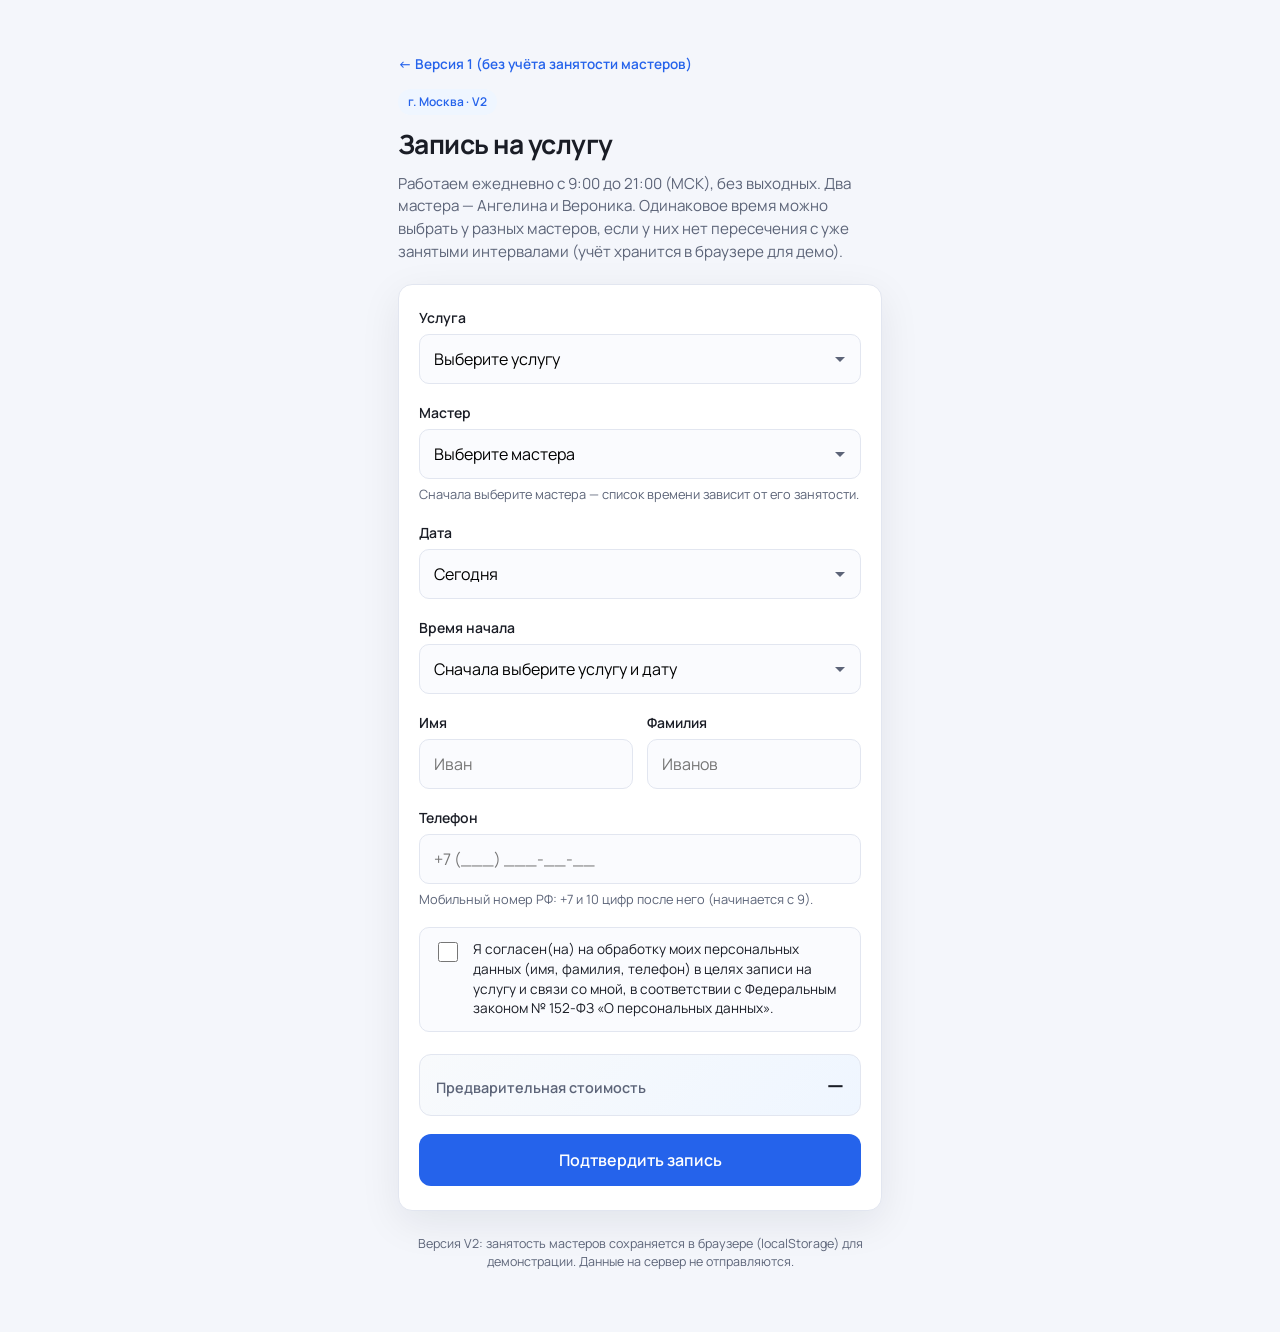
==== v2/index.html @ 40658ab4 "новый функционал" ====
<!DOCTYPE html>
<html lang="ru">
  <head>
    <meta charset="UTF-8" />
    <meta name="viewport" content="width=device-width, initial-scale=1.0" />
    <title>Запись на услугу (V2) — Москва</title>
    <link rel="preconnect" href="https://fonts.googleapis.com" />
    <link rel="preconnect" href="https://fonts.gstatic.com" crossorigin />
    <link
      href="https://fonts.googleapis.com/css2?family=Manrope:wght@400;500;600;700&display=swap"
      rel="stylesheet"
    />
    <link rel="stylesheet" href="booking-v2.css" />
  </head>
  <body>
    <div class="page">
      <p class="nav-versions">
        <a href="../index.html">← Версия 1 (без учёта занятости мастеров)</a>
      </p>

      <header class="header">
        <p class="header__badge">г. Москва · V2</p>
        <h1 class="header__title">Запись на услугу</h1>
        <p class="header__subtitle">
          Работаем ежедневно с 9:00 до 21:00 (МСК), без выходных. Два мастера —
          Ангелина и Вероника. Одинаковое время можно выбрать у разных мастеров,
          если у них нет пересечения с уже занятыми интервалами (учёт хранится в
          браузере для демо).
        </p>
      </header>

      <main class="card" id="booking-form-block">
        <form class="form" id="booking-form" novalidate>
          <div class="field">
            <label class="label" for="service">Услуга</label>
            <select class="input input--select" id="service" name="service" required>
              <option value="" disabled selected>Выберите услугу</option>
            </select>
            <p class="hint" id="service-duration-hint" hidden></p>
            <p class="error" id="service-error" role="alert" hidden></p>
          </div>

          <div class="field">
            <label class="label" for="master">Мастер</label>
            <select class="input input--select" id="master" name="master" required>
              <option value="" disabled selected>Выберите мастера</option>
            </select>
            <p class="hint" id="master-hint">
              Сначала выберите мастера — список времени зависит от его занятости.
            </p>
            <p class="error" id="master-error" role="alert" hidden></p>
          </div>

          <div class="field">
            <label class="label" for="date">Дата</label>
            <select class="input input--select" id="date" name="date" required></select>
            <p class="error" id="date-error" role="alert" hidden></p>
          </div>

          <div class="field">
            <label class="label" for="time">Время начала</label>
            <select class="input input--select" id="time" name="time" required>
              <option value="" disabled selected>Выберите услугу, мастера и дату</option>
            </select>
            <p class="hint" id="time-hint" hidden></p>
            <p class="error" id="time-error" role="alert" hidden></p>
          </div>

          <div class="field field--row">
            <div class="field field--half">
              <label class="label" for="first-name">Имя</label>
              <input
                class="input"
                type="text"
                id="first-name"
                name="firstName"
                autocomplete="given-name"
                placeholder="Иван"
                maxlength="60"
                required
              />
              <p class="error" id="first-name-error" role="alert" hidden></p>
            </div>
            <div class="field field--half">
              <label class="label" for="last-name">Фамилия</label>
              <input
                class="input"
                type="text"
                id="last-name"
                name="lastName"
                autocomplete="family-name"
                placeholder="Иванов"
                maxlength="60"
                required
              />
              <p class="error" id="last-name-error" role="alert" hidden></p>
            </div>
          </div>

          <div class="field">
            <label class="label" for="phone">Телефон</label>
            <input
              class="input"
              type="tel"
              id="phone"
              name="phone"
              autocomplete="tel"
              inputmode="tel"
              placeholder="+7 (___) ___-__-__"
              required
            />
            <p class="hint" id="phone-hint">Мобильный номер РФ: +7 и 10 цифр после него (начинается с 9).</p>
            <p class="error" id="phone-error" role="alert" hidden></p>
          </div>

          <div class="field">
            <label class="consent" for="consent-pd">
              <input
                type="checkbox"
                class="consent__input"
                id="consent-pd"
                name="consentPd"
                value="1"
              />
              <span class="consent__text">
                Я согласен(на) на обработку моих персональных данных (имя, фамилия,
                телефон) в целях записи на услугу и связи со мной, в соответствии с
                Федеральным законом № 152-ФЗ «О персональных данных».
              </span>
            </label>
            <p class="error" id="consent-error" role="alert" hidden></p>
          </div>

          <div class="estimate" id="estimate" aria-live="polite">
            <div class="estimate__row">
              <span class="estimate__label">Предварительная стоимость</span>
              <span class="estimate__value" id="estimate-price">—</span>
            </div>
            <p class="estimate__note" id="estimate-note" hidden></p>
          </div>

          <button type="submit" class="btn btn--primary" id="submit-btn">
            Подтвердить запись
          </button>
        </form>
      </main>

      <section class="card card--success" id="success-block" hidden>
        <div class="success-icon" aria-hidden="true">✓</div>
        <h2 class="success-title">Запись принята</h2>
        <p class="success-text" id="success-text"></p>
        <button type="button" class="btn btn--secondary" id="new-booking-btn">
          Новая запись
        </button>
      </section>

      <footer class="footer">
        <p>
          Версия V2: занятость мастеров сохраняется в браузере (localStorage) для
          демонстрации. Данные на сервер не отправляются.
        </p>
      </footer>
    </div>

    <script type="module" src="booking-v2.js"></script>
  </body>
</html>
---- v2/booking-v2.css ----
:root {
  --bg: #f4f6fb;
  --card: #ffffff;
  --text: #1a1d26;
  --muted: #5c6478;
  --border: #e2e6f0;
  --accent: #2563eb;
  --accent-hover: #1d4ed8;
  --accent-soft: #eff6ff;
  --danger: #dc2626;
  --danger-soft: #fef2f2;
  --success: #059669;
  --radius: 14px;
  --shadow: 0 12px 40px rgba(15, 23, 42, 0.08);
  font-family: "Manrope", system-ui, -apple-system, sans-serif;
}

*,
*::before,
*::after {
  box-sizing: border-box;
}

body {
  margin: 0;
  min-height: 100vh;
  background: var(--bg);
  color: var(--text);
  line-height: 1.5;
  -webkit-font-smoothing: antialiased;
}

.page {
  max-width: 520px;
  margin: 0 auto;
  padding: 24px 18px 48px;
}

.nav-versions {
  margin-bottom: 14px;
  font-size: 0.85rem;
}

.nav-versions a {
  color: var(--accent);
  text-decoration: none;
  font-weight: 600;
}

.nav-versions a:hover {
  text-decoration: underline;
}

.header {
  margin-bottom: 20px;
}

.header__badge {
  display: inline-block;
  margin: 0 0 10px;
  padding: 4px 10px;
  font-size: 0.75rem;
  font-weight: 600;
  letter-spacing: 0.02em;
  color: var(--accent);
  background: var(--accent-soft);
  border-radius: 999px;
}

.header__title {
  margin: 0 0 8px;
  font-size: 1.65rem;
  font-weight: 700;
  letter-spacing: -0.02em;
}

.header__subtitle {
  margin: 0;
  font-size: 0.95rem;
  color: var(--muted);
}

.card {
  background: var(--card);
  border-radius: var(--radius);
  box-shadow: var(--shadow);
  padding: 22px 20px 24px;
  border: 1px solid var(--border);
}

.card--success {
  text-align: center;
  padding-top: 28px;
  padding-bottom: 28px;
}

.form {
  display: flex;
  flex-direction: column;
  gap: 18px;
}

.field {
  display: flex;
  flex-direction: column;
  gap: 6px;
}

.field--row {
  flex-direction: row;
  flex-wrap: wrap;
  gap: 14px;
}

.field--half {
  flex: 1 1 200px;
  min-width: 0;
}

.label {
  font-size: 0.875rem;
  font-weight: 600;
  color: var(--text);
}

.input {
  width: 100%;
  padding: 12px 14px;
  font: inherit;
  font-size: 1rem;
  border: 1px solid var(--border);
  border-radius: 10px;
  background: #fafbfe;
  transition: border-color 0.15s, box-shadow 0.15s;
}

.input--invalid {
  border-color: #f87171;
  background: #fffafa;
}

.input:hover {
  border-color: #c9d2e8;
}

.input:focus {
  outline: none;
  border-color: var(--accent);
  box-shadow: 0 0 0 3px rgba(37, 99, 235, 0.2);
  background: #fff;
}

.input--select {
  cursor: pointer;
  appearance: none;
  background-image: url("data:image/svg+xml,%3Csvg xmlns='http://www.w3.org/2000/svg' width='16' height='16' fill='%235c6478' viewBox='0 0 16 16'%3E%3Cpath d='M8 11L3 6h10l-5 5z'/%3E%3C/svg%3E");
  background-repeat: no-repeat;
  background-position: right 12px center;
  padding-right: 40px;
}

.hint {
  margin: 0;
  font-size: 0.8rem;
  color: var(--muted);
}

.error {
  margin: 0;
  font-size: 0.8rem;
  color: var(--danger);
  background: var(--danger-soft);
  padding: 8px 10px;
  border-radius: 8px;
  border: 1px solid #fecaca;
}

.consent {
  display: flex;
  gap: 12px;
  align-items: flex-start;
  padding: 12px 14px;
  border: 1px solid var(--border);
  border-radius: 10px;
  background: #fafbfe;
  cursor: pointer;
}

.consent__input {
  width: 20px;
  height: 20px;
  margin-top: 2px;
  flex-shrink: 0;
  cursor: pointer;
  accent-color: var(--accent);
}

.consent__text {
  margin: 0;
  font-size: 0.85rem;
  color: var(--text);
  line-height: 1.45;
}

.estimate {
  margin-top: 4px;
  padding: 14px 16px;
  background: linear-gradient(135deg, #f8fafc 0%, #eff6ff 100%);
  border-radius: 12px;
  border: 1px solid var(--border);
}

.estimate__row {
  display: flex;
  justify-content: space-between;
  align-items: baseline;
  gap: 12px;
}

.estimate__label {
  font-size: 0.9rem;
  font-weight: 600;
  color: var(--muted);
}

.estimate__value {
  font-size: 1.35rem;
  font-weight: 700;
  color: var(--text);
  white-space: nowrap;
}

.estimate__note {
  margin: 8px 0 0;
  font-size: 0.78rem;
  color: var(--muted);
}

.btn {
  display: inline-flex;
  align-items: center;
  justify-content: center;
  width: 100%;
  padding: 14px 20px;
  font: inherit;
  font-size: 1rem;
  font-weight: 600;
  border: none;
  border-radius: 12px;
  cursor: pointer;
  transition: background 0.15s, transform 0.1s;
}

.btn:active {
  transform: scale(0.99);
}

.btn--primary {
  background: var(--accent);
  color: #fff;
}

.btn--primary:hover {
  background: var(--accent-hover);
}

.btn--primary:disabled {
  background: #94a3b8;
  cursor: not-allowed;
}

.btn--secondary {
  margin-top: 8px;
  background: var(--bg);
  color: var(--text);
  border: 1px solid var(--border);
}

.btn--secondary:hover {
  background: #e8ecf5;
}

.success-icon {
  width: 56px;
  height: 56px;
  margin: 0 auto 14px;
  line-height: 56px;
  font-size: 1.75rem;
  font-weight: 700;
  color: #fff;
  background: var(--success);
  border-radius: 50%;
}

.success-title {
  margin: 0 0 10px;
  font-size: 1.35rem;
}

.success-text {
  margin: 0 0 18px;
  font-size: 0.95rem;
  color: var(--muted);
  text-align: left;
}

.footer {
  margin-top: 24px;
  font-size: 0.78rem;
  color: var(--muted);
  text-align: center;
  line-height: 1.45;
}

@media (min-width: 480px) {
  .page {
    padding-top: 40px;
  }
}
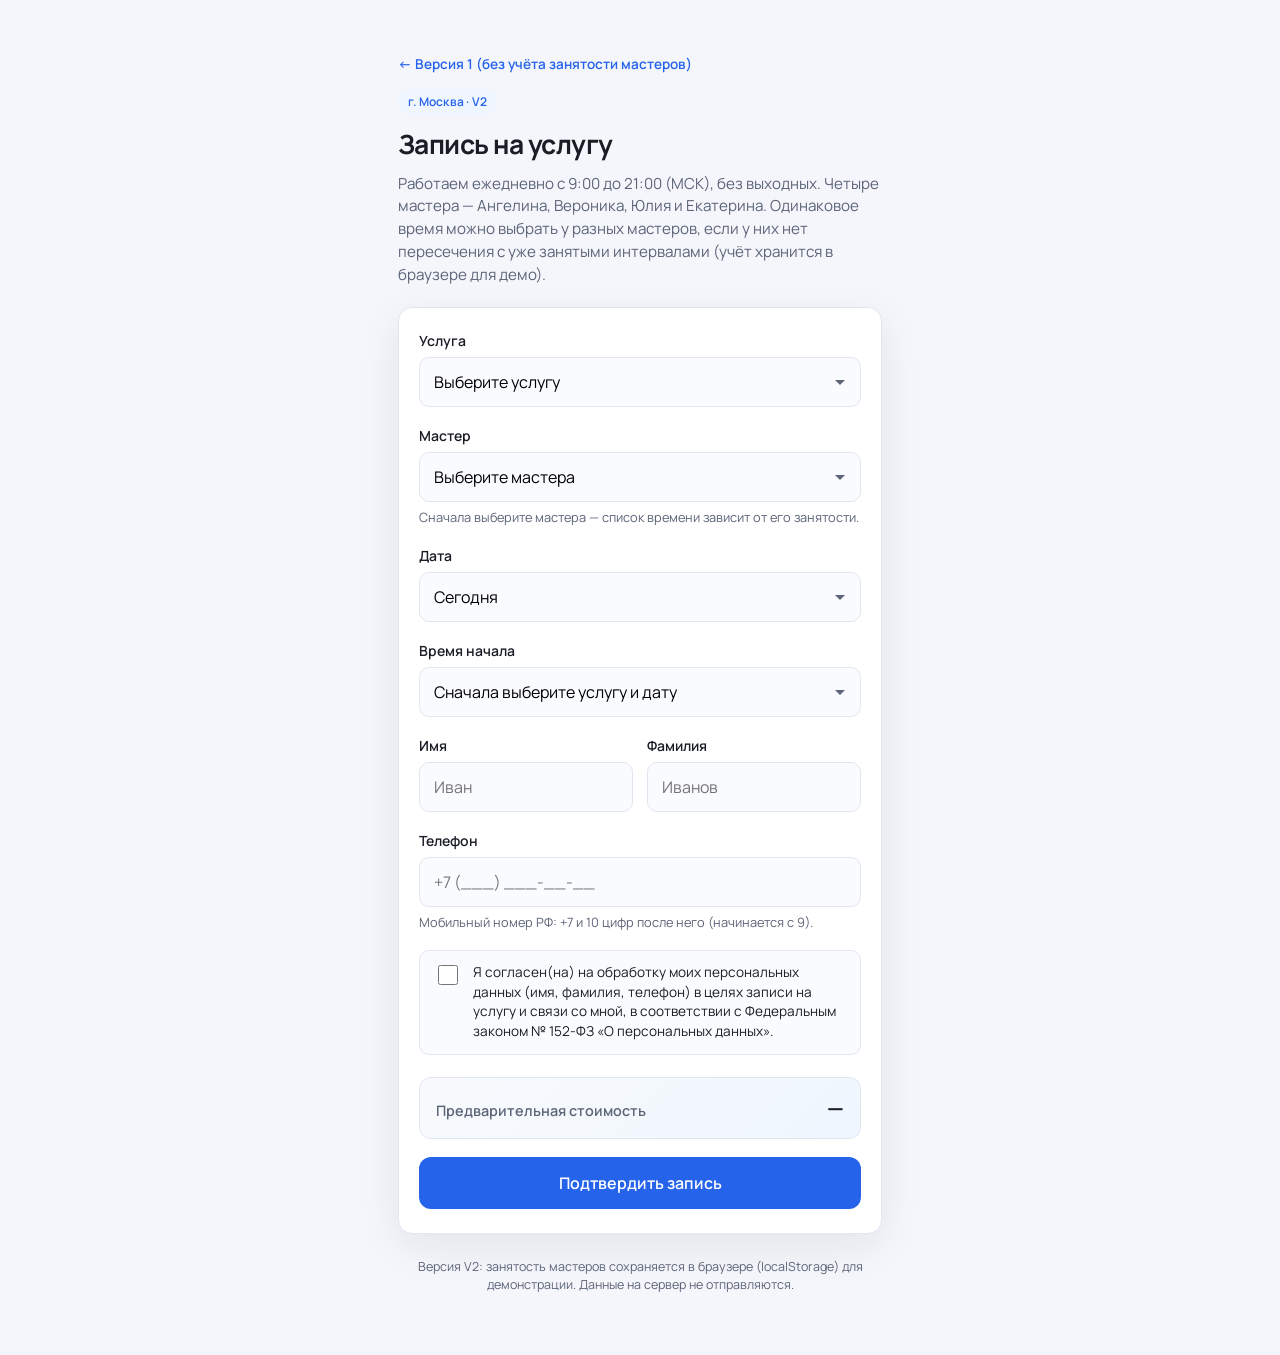
==== commit 12da6897: "мастера" ====
--- a/v2/index.html
+++ b/v2/index.html
@@ -22,8 +22,8 @@
         <p class="header__badge">г. Москва · V2</p>
         <h1 class="header__title">Запись на услугу</h1>
         <p class="header__subtitle">
-          Работаем ежедневно с 9:00 до 21:00 (МСК), без выходных. Два мастера —
-          Ангелина и Вероника. Одинаковое время можно выбрать у разных мастеров,
+          Работаем ежедневно с 9:00 до 21:00 (МСК), без выходных. Четыре мастера —
+          Ангелина, Вероника, Юлия и Екатерина. Одинаковое время можно выбрать у разных мастеров,
           если у них нет пересечения с уже занятыми интервалами (учёт хранится в
           браузере для демо).
         </p>
@@ -44,6 +44,10 @@
             <label class="label" for="master">Мастер</label>
             <select class="input input--select" id="master" name="master" required>
               <option value="" disabled selected>Выберите мастера</option>
+              <option value="angelina">Ангелина</option>
+              <option value="veronika">Вероника</option>
+              <option value="yuliya">Юлия</option>
+              <option value="ekaterina">Екатерина</option>
             </select>
             <p class="hint" id="master-hint">
               Сначала выберите мастера — список времени зависит от его занятости.
@@ -162,6 +166,6 @@
       </footer>
     </div>
 
-    <script type="module" src="booking-v2.js"></script>
+    <script src="booking-v2.js"></script>
   </body>
 </html>
